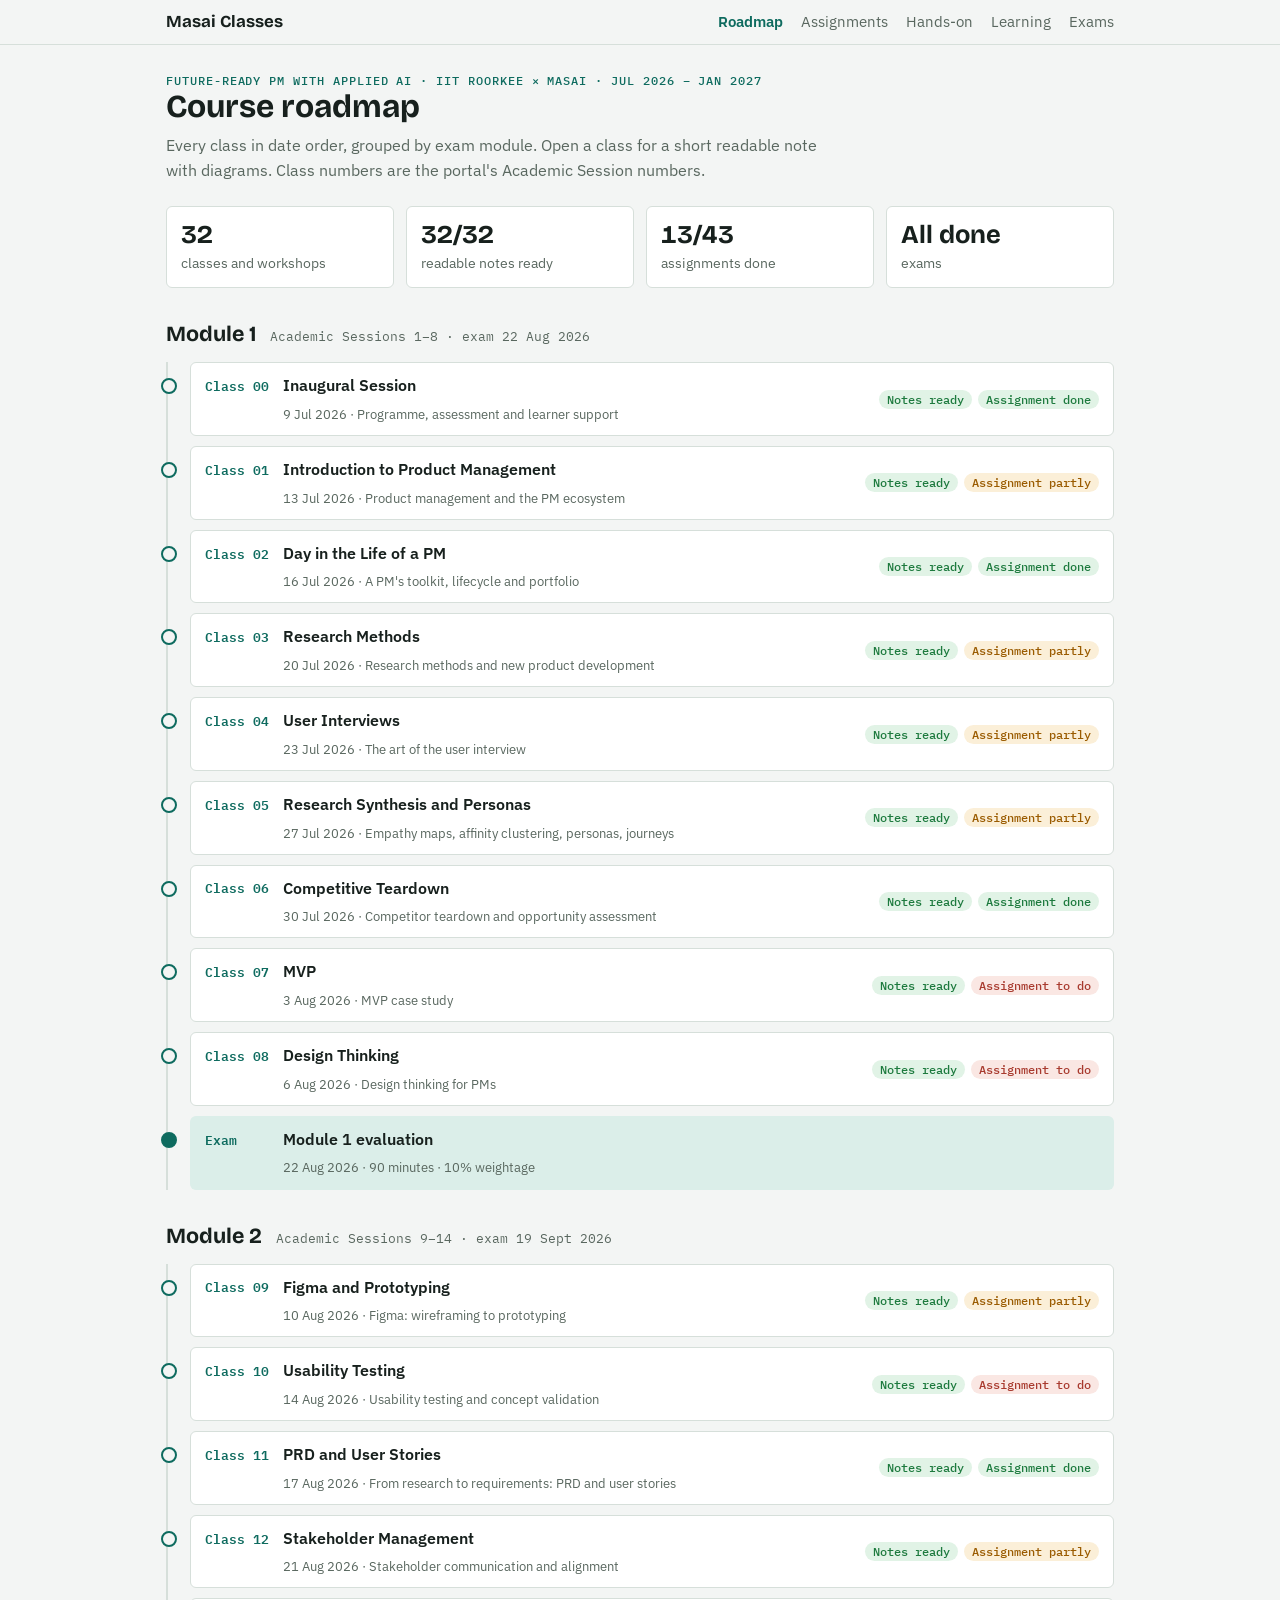
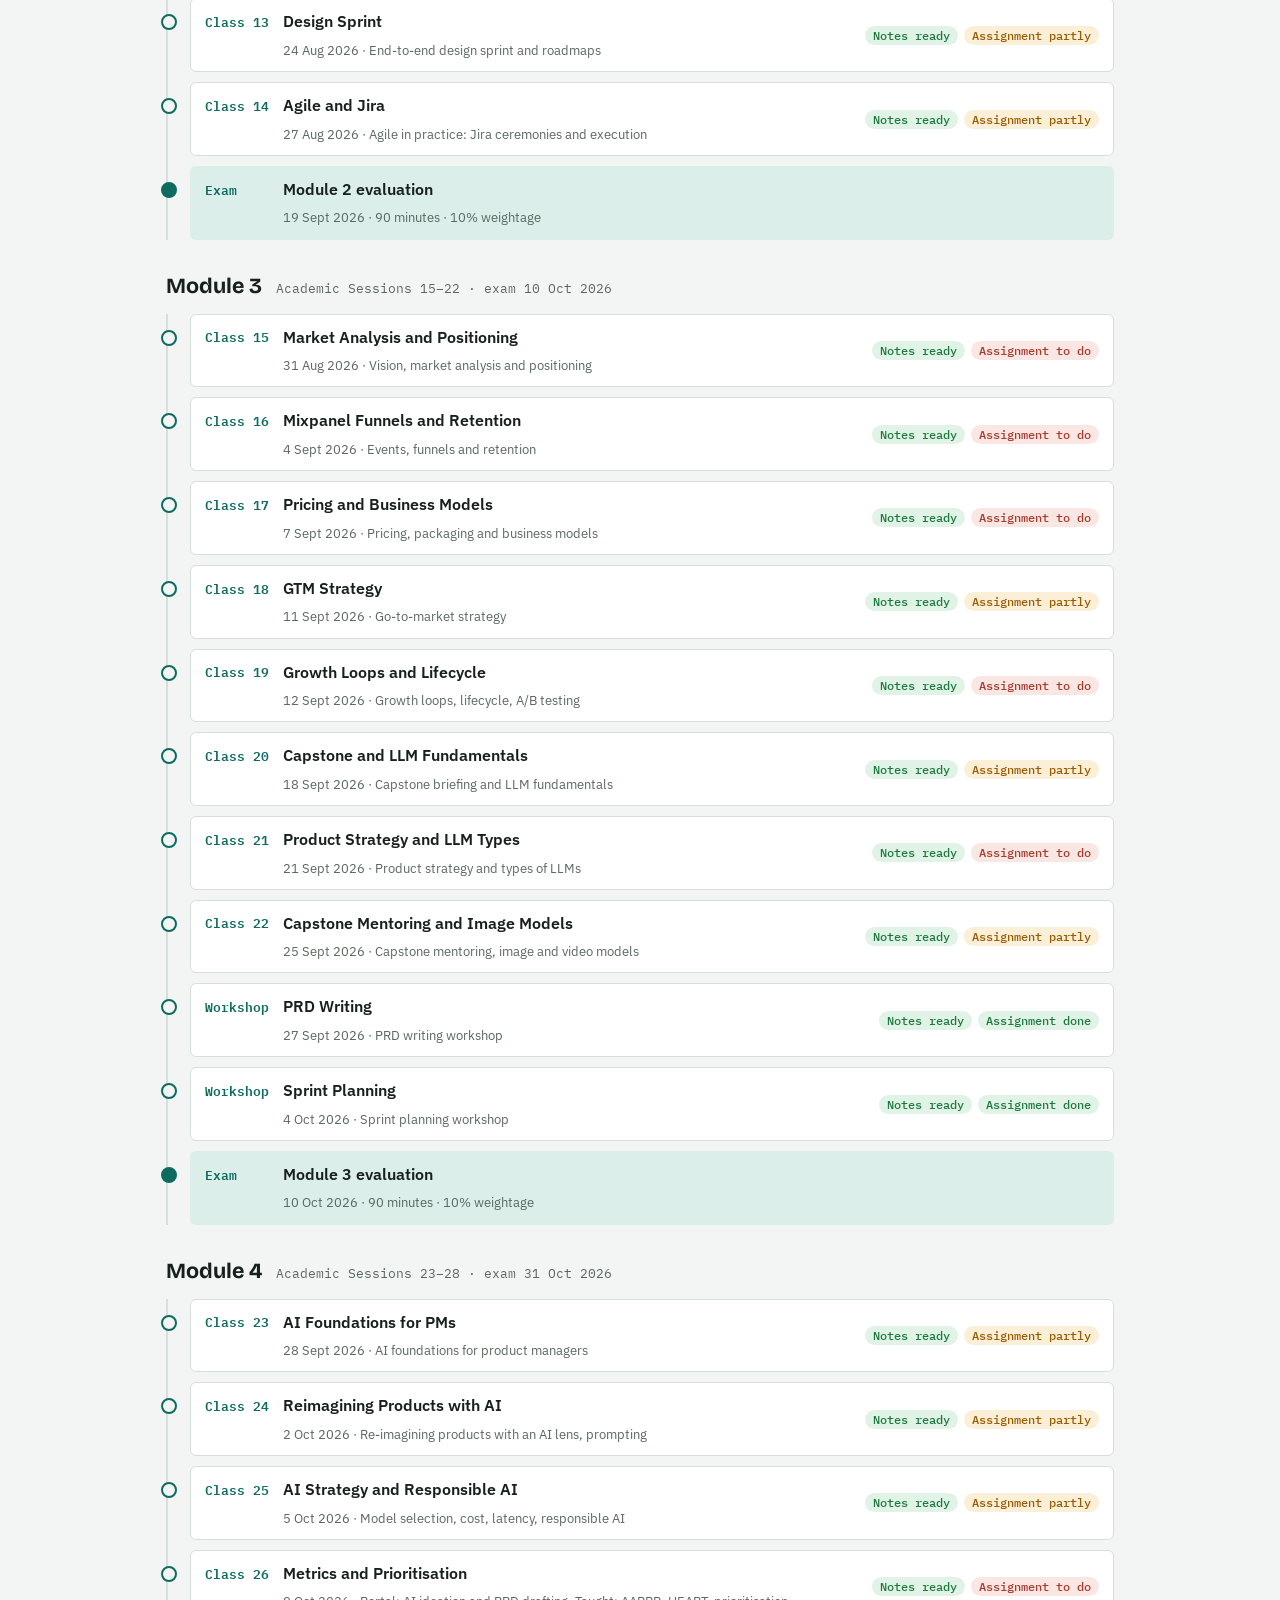
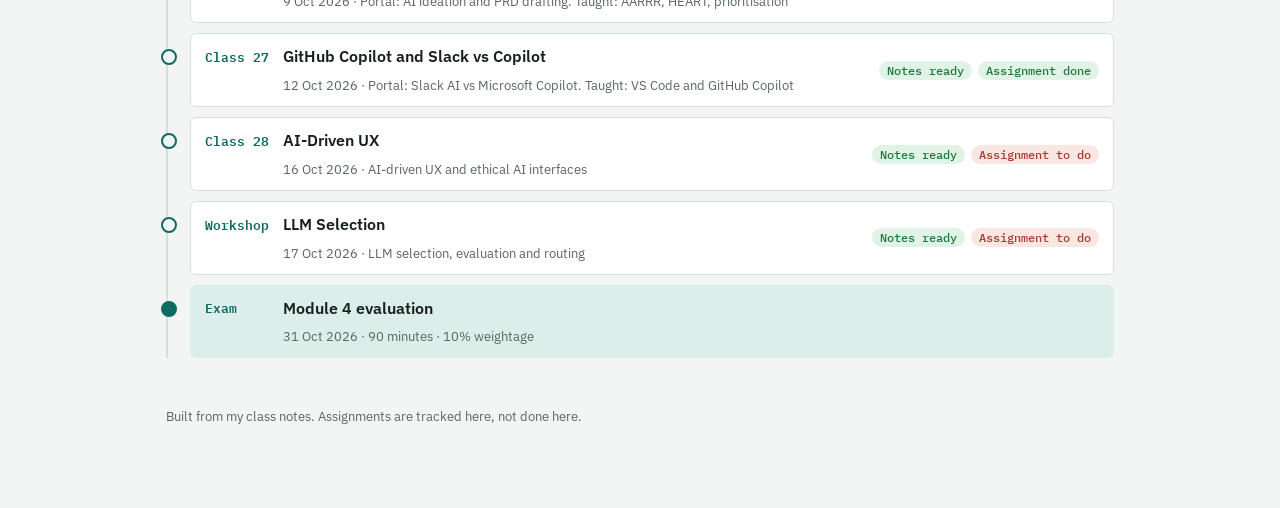
==== index.html @ 87bd31ea "Masai Classes roadmap site with 32 readable notes Co-Authored-By: Claude Opus 5.5 <noreply@anthropic" ====
<!doctype html>
<html lang="en">
<head>
<meta charset="utf-8">
<meta name="viewport" content="width=device-width, initial-scale=1">
<title>Masai Classes</title>
<link rel="stylesheet" href="https://fonts.googleapis.com/css2?family=Bricolage+Grotesque:opsz,wght@12..96,600;12..96,700&family=IBM+Plex+Sans:wght@400;600&family=IBM+Plex+Mono:wght@400;500&display=swap">
<link rel="stylesheet" href="assets/style.css?v=1">
</head>
<body>
<main>
  <div class="eyebrow">Future-Ready PM with Applied AI · IIT Roorkee × Masai · Jul 2026 – Jan 2027</div>
  <h1>Course roadmap</h1>
  <p class="lede">Every class in date order, grouped by exam module. Open a class for a short readable note with diagrams. Class numbers are the portal's Academic Session numbers.</p>
  <div class="stats" id="stats"></div>
  <div id="roadmap">Loading…</div>
  <footer>Built from my class notes. Assignments are tracked here, not done here.</footer>
</main>
<script src="assets/app.js?v=1"></script>
<script>
loadData().then(({ modules, classes }) => {
  const notes = classes.filter(c => c.notes).length;
  const counts = { Done: 0, Partly: 0, "Not started": 0 };
  classes.forEach(c => Object.entries(c.assignmentCounts).forEach(([k, v]) => counts[k] += v));
  const nextExam = modules.find(m => m.exam >= new Date().toISOString().slice(0, 10));
  document.getElementById("stats").innerHTML = [
    [classes.length, "classes and workshops"],
    [`${notes}/${classes.length}`, "readable notes ready"],
    [`${counts.Done}/${counts.Done + counts.Partly + counts["Not started"]}`, "assignments done"],
    [nextExam ? fmtDate(nextExam.exam) : "All done", nextExam ? `next exam (${nextExam.name})` : "exams"]
  ].map(([b, s]) => `<div class="stat"><b>${b}</b><span>${s}</span></div>`).join("");

  document.getElementById("roadmap").innerHTML = modules.map(m => {
    const items = classes.filter(c => c.module === m.id).map(c => {
      const label = c.workshop ? "Workshop" : `Class ${String(c.num).padStart(2, "0")}`;
      const inner = `<span class="num">${label}</span><span class="title">${esc(c.topic)}</span>
        <span class="chips">${chips(c)}</span><span class="sub">${fmtDate(c.date)} · ${esc(c.detail)}</span>`;
      return `<li>${c.notes ? `<a class="item" href="class.html#${encodeURIComponent(c.slug).replace(/%20/g, "_")}">${inner}</a>` : `<div class="item">${inner}</div>`}</li>`;
    }).join("");
    return `<section class="module"><div class="module-head"><h2>${m.name}</h2><span class="meta">${m.label} · exam ${fmtDate(m.exam)}</span></div>
      <ol class="rail">${items}<li class="exam"><div class="item"><span class="num">Exam</span><span class="title">${m.name} evaluation</span><span class="sub">${fmtDate(m.exam)} · 90 minutes · 10% weightage</span></div></li></ol></section>`;
  }).join("");
}).catch(e => { document.getElementById("roadmap").textContent = "Could not load the roadmap data. " + e.message; });
</script>
</body>
</html>
---- assets/style.css ----
/* Roadmap layout: one reading column, sticky top nav, timeline rail on the roadmap page. */
:root {
  --bg: #f3f5f4; --surface: #ffffff; --fg: #17201d; --muted: #59675f; --rule: #d6dfda;
  --accent: #0e6b5f; --accent-soft: #dbeee9;
  --done: #1d7a3e; --done-soft: #e1f3e6; --part: #9a5b00; --part-soft: #fbefd8; --open: #a83a2e; --open-soft: #fae7e3;
  --display: "Bricolage Grotesque", "Segoe UI", system-ui, sans-serif;
  --body: "IBM Plex Sans", "Segoe UI", system-ui, sans-serif;
  --mono: "IBM Plex Mono", ui-monospace, Consolas, monospace;
}
@media (prefers-color-scheme: dark) {
  :root {
    --bg: #101715; --surface: #17201d; --fg: #e2ebe6; --muted: #9cb0a7; --rule: #283530;
    --accent: #5ec8b6; --accent-soft: #17312b;
    --done: #72d394; --done-soft: #183323; --part: #f0b65c; --part-soft: #33291a; --open: #f08c80; --open-soft: #3a201d;
    color-scheme: dark;
  }
}
* { box-sizing: border-box; }
html { scroll-behavior: smooth; }
body { margin: 0; background: var(--bg); color: var(--fg); font: 15.5px/1.65 var(--body); }
a { color: var(--accent); }
a:focus-visible, button:focus-visible { outline: 3px solid var(--accent); outline-offset: 2px; }
.top { position: sticky; top: 0; z-index: 10; background: var(--bg); border-bottom: 1px solid var(--rule); }
.top nav { max-width: 980px; margin: 0 auto; padding: 10px 16px; display: flex; gap: 6px 18px; flex-wrap: wrap; align-items: baseline; }
.top .brand { font: 700 1.05rem var(--display); color: var(--fg); text-decoration: none; margin-right: auto; }
.top nav a:not(.brand) { text-decoration: none; font-size: .92rem; color: var(--muted); }
.top nav a[aria-current="page"] { color: var(--accent); font-weight: 600; }
main { max-width: 980px; margin: 0 auto; padding: 28px 16px 80px; }
h1, h2, h3 { font-family: var(--display); line-height: 1.2; text-wrap: balance; }
h1 { font-size: 2rem; margin: 0 0 6px; }
h2 { font-size: 1.35rem; margin: 36px 0 12px; }
.lede { color: var(--muted); margin: 0 0 22px; max-width: 68ch; }
.eyebrow { font: 500 .74rem var(--mono); letter-spacing: .08em; text-transform: uppercase; color: var(--accent); }

/* summary strip */
.stats { display: grid; grid-template-columns: repeat(auto-fit, minmax(150px, 1fr)); gap: 12px; margin: 18px 0 8px; }
.stat { background: var(--surface); border: 1px solid var(--rule); border-radius: 6px; padding: 12px 14px; }
.stat b { display: block; font: 700 1.6rem var(--display); font-variant-numeric: tabular-nums; }
.stat span { color: var(--muted); font-size: .85rem; }

/* roadmap */
.module { margin-top: 34px; }
.module-head { display: flex; flex-wrap: wrap; gap: 4px 14px; align-items: baseline; }
.module-head h2 { margin: 0; }
.module-head .meta { color: var(--muted); font: .82rem var(--mono); }
.rail { list-style: none; margin: 14px 0 0; padding: 0 0 0 22px; border-left: 2px solid var(--rule); }
.rail li { position: relative; margin: 0 0 10px; }
.rail li::before { content: ""; position: absolute; left: -29px; top: 16px; width: 12px; height: 12px; border-radius: 50%;
  background: var(--bg); border: 2px solid var(--accent); }
.rail li.exam::before { background: var(--accent); }
.item { display: grid; grid-template-columns: 64px 1fr auto; gap: 4px 14px; align-items: center;
  background: var(--surface); border: 1px solid var(--rule); border-radius: 6px; padding: 10px 14px; text-decoration: none; color: inherit; }
a.item:hover { border-color: var(--accent); }
.item .num { font: 600 .82rem var(--mono); color: var(--accent); }
.item .title { font-weight: 600; min-width: 0; }
.item .sub { grid-column: 2; color: var(--muted); font-size: .84rem; }
.chips { grid-row: 1 / span 2; grid-column: 3; display: flex; gap: 6px; flex-wrap: wrap; justify-content: flex-end; }
.exam .item { background: var(--accent-soft); border-color: transparent; }
@media (max-width: 560px) {
  .item { grid-template-columns: 1fr; }
  .item .sub, .chips { grid-column: 1; grid-row: auto; justify-content: flex-start; }
}
.chip { font: 500 .72rem var(--mono); padding: 2px 8px; border-radius: 999px; white-space: nowrap; }
.chip.done { background: var(--done-soft); color: var(--done); }
.chip.partly { background: var(--part-soft); color: var(--part); }
.chip.open { background: var(--open-soft); color: var(--open); }
.chip.muted { background: var(--accent-soft); color: var(--muted); }

/* reading pages */
.md { max-width: 74ch; }
.md table { border-collapse: collapse; width: 100%; font-size: .9rem; display: block; overflow-x: auto; }
.md th, .md td { border-bottom: 1px solid var(--rule); padding: 7px 10px; text-align: left; vertical-align: top; }
.md th { color: var(--muted); font-size: .8rem; text-transform: uppercase; letter-spacing: .04em; }
.md img { max-width: 100%; border-radius: 6px; border: 1px solid var(--rule); }
.md code { font-family: var(--mono); font-size: .88em; background: var(--accent-soft); padding: 1px 5px; border-radius: 4px; }
.md pre { overflow-x: auto; }
.md .mermaid { background: var(--surface); border: 1px solid var(--rule); border-radius: 6px; padding: 12px; overflow-x: auto; text-align: center; }
.pager { display: flex; justify-content: space-between; gap: 12px; margin-top: 40px; flex-wrap: wrap; }
.card-grid { display: grid; grid-template-columns: repeat(auto-fit, minmax(260px, 1fr)); gap: 14px; }
.card { background: var(--surface); border: 1px solid var(--rule); border-radius: 6px; padding: 16px; display: flex; flex-direction: column; gap: 6px; min-width: 0; }
.card h3 { margin: 0; font-size: 1.05rem; }
.card p { margin: 0; color: var(--muted); font-size: .92rem; }
.filters { display: flex; gap: 8px; flex-wrap: wrap; margin: 6px 0 16px; }
.filters button { font: inherit; font-size: .85rem; padding: 4px 12px; border-radius: 999px; border: 1px solid var(--rule); background: var(--surface); color: var(--fg); cursor: pointer; }
.filters button[aria-pressed="true"] { background: var(--accent); color: var(--bg); border-color: var(--accent); }
footer { color: var(--muted); font-size: .82rem; margin-top: 48px; }
@media (prefers-reduced-motion: reduce) { html { scroll-behavior: auto; } }
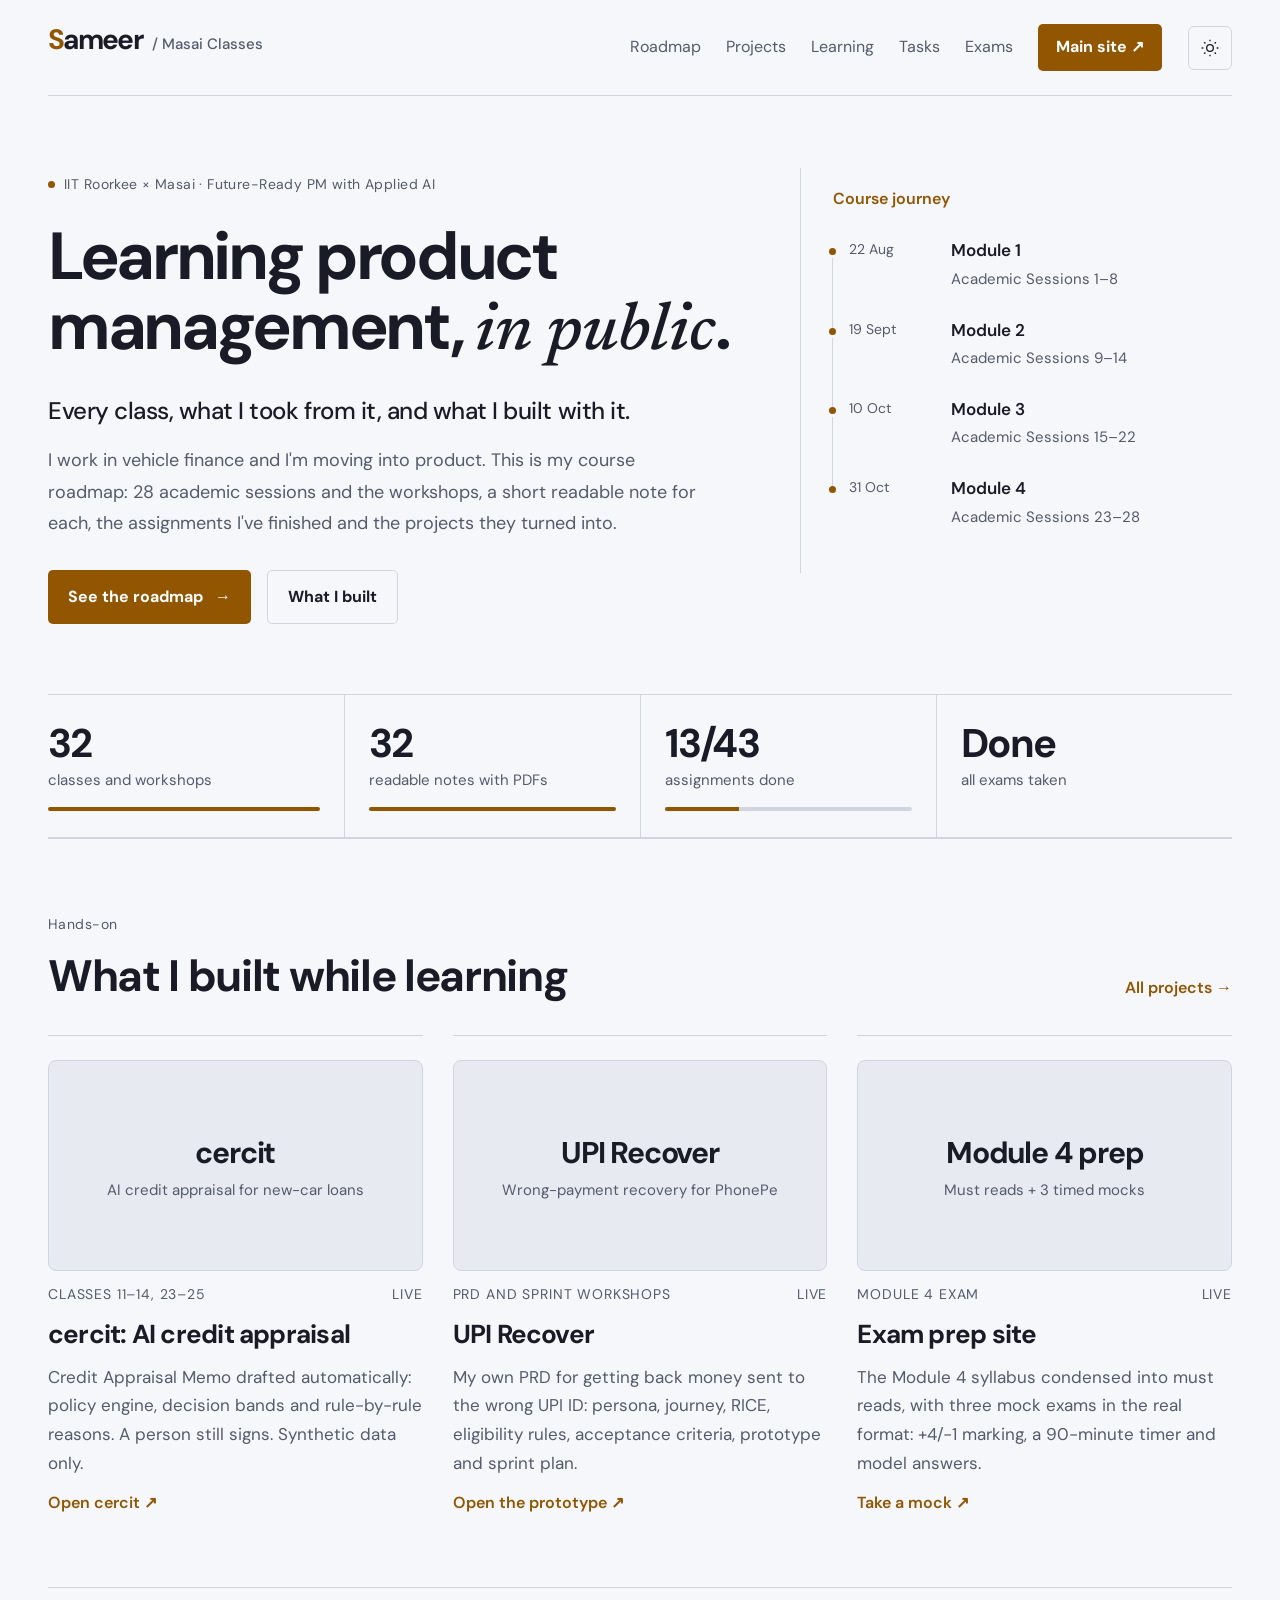
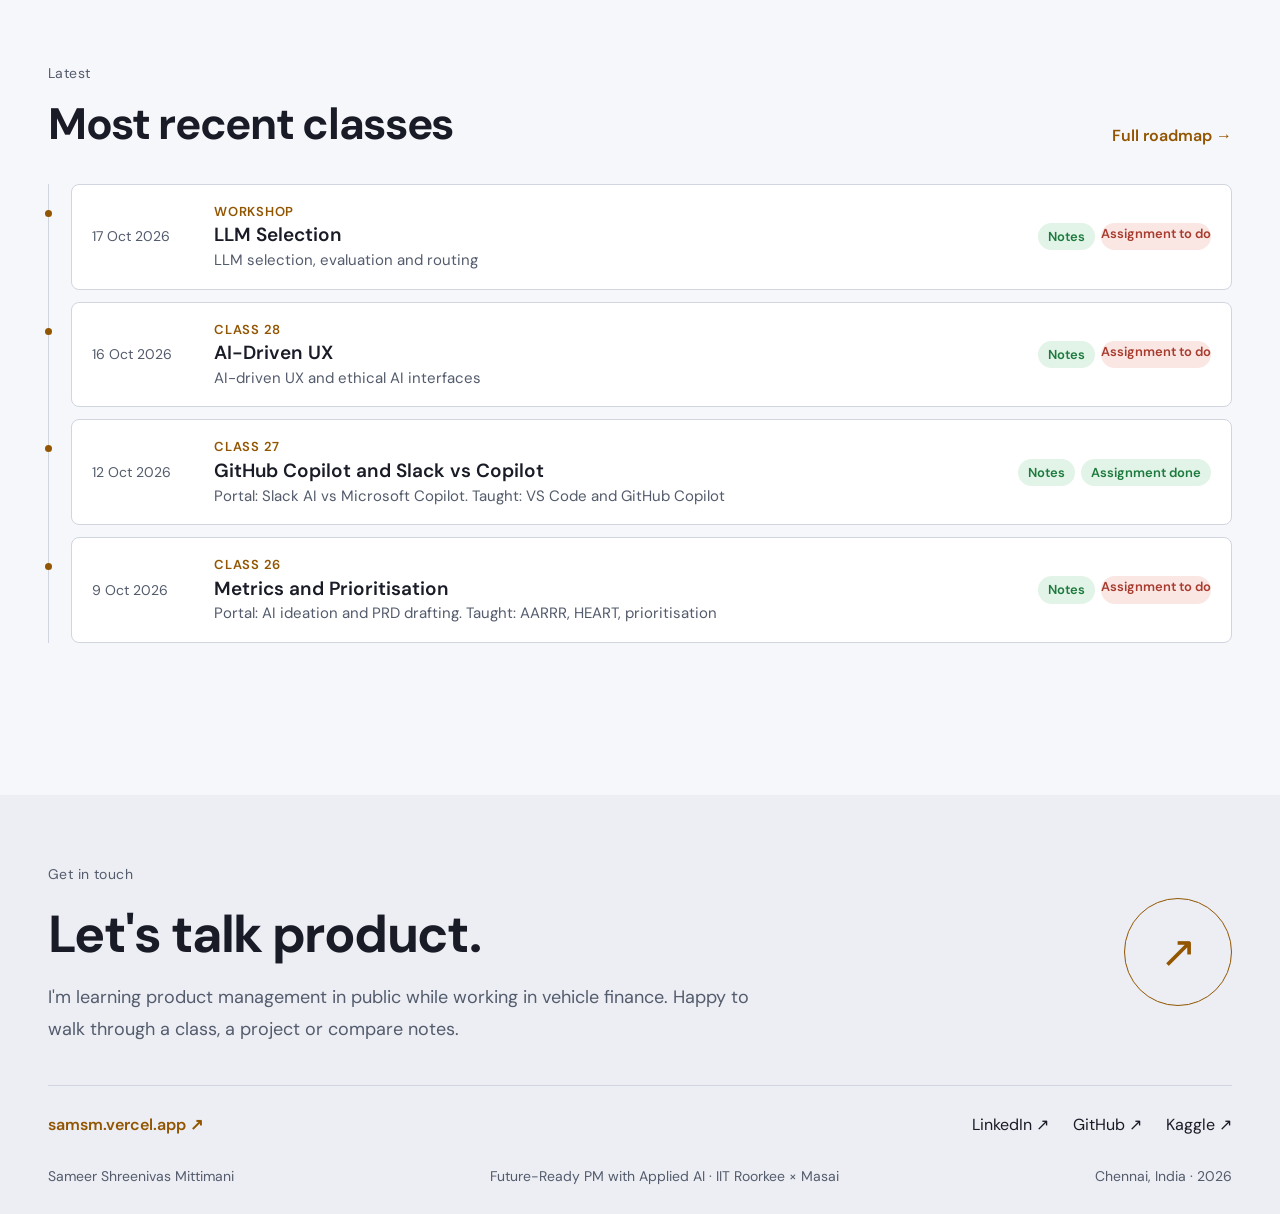
==== commit 64b53c43: "Redesign to match samsm.vercel.app: home, roadmap, projects, learning, tasks, exams; PDFs per class " ====
--- a/index.html
+++ b/index.html
@@ -3,44 +3,70 @@
 <head>
 <meta charset="utf-8">
 <meta name="viewport" content="width=device-width, initial-scale=1">
+<script>try{var t=localStorage.getItem('sameer-portfolio-theme');document.documentElement.dataset.theme=(t==='light'||t==='dark')?t:(matchMedia('(prefers-color-scheme: light)').matches?'light':'dark')}catch(e){document.documentElement.dataset.theme='dark'}</script>
+<link rel="icon" type="image/svg+xml" href="assets/favicon.svg">
+<link rel="stylesheet" href="assets/fonts.css">
+<link rel="stylesheet" href="assets/style.css?v=2">
 <title>Masai Classes</title>
-<link rel="stylesheet" href="https://fonts.googleapis.com/css2?family=Bricolage+Grotesque:opsz,wght@12..96,600;12..96,700&family=IBM+Plex+Sans:wght@400;600&family=IBM+Plex+Mono:wght@400;500&display=swap">
-<link rel="stylesheet" href="assets/style.css?v=1">
+
 </head>
 <body>
 <main>
-  <div class="eyebrow">Future-Ready PM with Applied AI · IIT Roorkee × Masai · Jul 2026 – Jan 2027</div>
-  <h1>Course roadmap</h1>
-  <p class="lede">Every class in date order, grouped by exam module. Open a class for a short readable note with diagrams. Class numbers are the portal's Academic Session numbers.</p>
-  <div class="stats" id="stats"></div>
-  <div id="roadmap">Loading…</div>
-  <footer>Built from my class notes. Assignments are tracked here, not done here.</footer>
+
+<section class="hero wrap">
+  <div>
+    <span class="eyebrow"><span class="live-dot"></span>IIT Roorkee × Masai · Future-Ready PM with Applied AI</span>
+    <h1>Learning product management, <em class="serif">in public</em>.</h1>
+    <p class="hero-subtitle">Every class, what I took from it, and what I built with it.</p>
+    <p class="hero-intro">I work in vehicle finance and I'm moving into product. This is my course roadmap: 28 academic sessions and the workshops, a short readable note for each, the assignments I've finished and the projects they turned into.</p>
+    <div class="hero-actions"><a class="button" href="roadmap.html">See the roadmap <span aria-hidden="true">→</span></a><a class="button secondary" href="projects.html">What I built</a></div>
+  </div>
+  <aside class="hero-journey" aria-label="Course modules">
+    <p class="journey-title">Course journey</p>
+    <ol class="journey-list" id="journey"></ol>
+  </aside>
+</section>
+<section class="wrap"><div class="stats" id="stats"></div></section>
+<section class="section wrap">
+  <div class="section-heading"><div><span class="eyebrow">Hands-on</span><h2>What I built while learning</h2></div><a class="text-link" href="projects.html">All projects →</a></div>
+  <div class="card-grid" id="featured"></div>
+</section>
+<section class="section wrap">
+  <div class="section-heading"><div><span class="eyebrow">Latest</span><h2>Most recent classes</h2></div><a class="text-link" href="roadmap.html">Full roadmap →</a></div>
+  <ol class="rail" id="latest"></ol>
+</section>
+
 </main>
-<script src="assets/app.js?v=1"></script>
+<script src="assets/app.js?v=2"></script>
 <script>
+
 loadData().then(({ modules, classes }) => {
+  const t = today();
+  document.getElementById('journey').innerHTML = modules.map(m => {
+    const done = m.exam < t;
+    return `<li class="${done ? '' : 'upcoming'}"><time>${shortDate(m.exam)}</time><div><strong>${m.name}${done ? '' : ' · next'}</strong><span>${m.label}</span></div></li>`;
+  }).join('');
   const notes = classes.filter(c => c.notes).length;
-  const counts = { Done: 0, Partly: 0, "Not started": 0 };
-  classes.forEach(c => Object.entries(c.assignmentCounts).forEach(([k, v]) => counts[k] += v));
-  const nextExam = modules.find(m => m.exam >= new Date().toISOString().slice(0, 10));
-  document.getElementById("stats").innerHTML = [
-    [classes.length, "classes and workshops"],
-    [`${notes}/${classes.length}`, "readable notes ready"],
-    [`${counts.Done}/${counts.Done + counts.Partly + counts["Not started"]}`, "assignments done"],
-    [nextExam ? fmtDate(nextExam.exam) : "All done", nextExam ? `next exam (${nextExam.name})` : "exams"]
-  ].map(([b, s]) => `<div class="stat"><b>${b}</b><span>${s}</span></div>`).join("");
+  const cnt = { Done: 0, Partly: 0, 'Not started': 0 };
+  classes.forEach(c => Object.entries(c.assignmentCounts).forEach(([k, v]) => cnt[k] += v));
+  const total = cnt.Done + cnt.Partly + cnt['Not started'];
+  const next = modules.find(m => m.exam >= t);
+  document.getElementById('stats').innerHTML = [
+    [classes.length, 'classes and workshops', 1],
+    [notes, 'readable notes with PDFs', notes / classes.length],
+    [`${cnt.Done}/${total}`, 'assignments done', cnt.Done / total],
+    [next ? shortDate(next.exam) : 'Done', next ? `next exam · ${next.name}` : 'all exams taken', 0]
+  ].map(([b, s, p]) => `<div class="stat"><b>${b}</b><span>${s}</span>${p ? `<div class="bar"><i style="width:${Math.round(p * 100)}%"></i></div>` : ''}</div>`).join('');
+  document.getElementById('latest').innerHTML = classes.filter(c => c.notes).slice(-4).reverse().map(c =>
+    `<li><a class="row" href="${classHref(c)}"><time>${fmtDate(c.date)}</time><div><div class="k">${classLabel(c)}</div><div class="t">${esc(c.topic)}</div><div class="d">${esc(c.detail)}</div></div><div class="chips">${chips(c)}</div></a></li>`).join('');
+});
+getJSON('data/projects.json').then(ps => {
+  document.getElementById('featured').innerHTML = ps.filter(p => p.featured).map(cardHTML).join('');
+});
+function cardHTML(p) {
+  return `<article class="card"><div class="visual"><div><b>${esc(p.short)}</b>${esc(p.visual)}</div></div><div class="kicker"><span>${esc(p.from)}</span><span>${esc(p.status)}</span></div><h3>${esc(p.title)}</h3><p>${esc(p.story)}</p>${p.url ? `<a class="text-link" href="${p.url}">${esc(p.linkText)} ↗</a>` : '<span class="count">Local only, not published yet</span>'}</article>`;
+}
 
-  document.getElementById("roadmap").innerHTML = modules.map(m => {
-    const items = classes.filter(c => c.module === m.id).map(c => {
-      const label = c.workshop ? "Workshop" : `Class ${String(c.num).padStart(2, "0")}`;
-      const inner = `<span class="num">${label}</span><span class="title">${esc(c.topic)}</span>
-        <span class="chips">${chips(c)}</span><span class="sub">${fmtDate(c.date)} · ${esc(c.detail)}</span>`;
-      return `<li>${c.notes ? `<a class="item" href="class.html#${encodeURIComponent(c.slug).replace(/%20/g, "_")}">${inner}</a>` : `<div class="item">${inner}</div>`}</li>`;
-    }).join("");
-    return `<section class="module"><div class="module-head"><h2>${m.name}</h2><span class="meta">${m.label} · exam ${fmtDate(m.exam)}</span></div>
-      <ol class="rail">${items}<li class="exam"><div class="item"><span class="num">Exam</span><span class="title">${m.name} evaluation</span><span class="sub">${fmtDate(m.exam)} · 90 minutes · 10% weightage</span></div></li></ol></section>`;
-  }).join("");
-}).catch(e => { document.getElementById("roadmap").textContent = "Could not load the roadmap data. " + e.message; });
 </script>
 </body>
 </html>
--- a/assets/fonts.css
+++ b/assets/fonts.css
@@ -0,0 +1,24 @@
+@font-face {
+  font-family: 'DM Sans';
+  font-style: normal;
+  font-weight: 400 700;
+  font-display: swap;
+  src: url(fonts/font-1.woff2) format('woff2');
+  unicode-range: U+0000-00FF, U+0131, U+0152-0153, U+02BB-02BC, U+02C6, U+02DA, U+02DC, U+0304, U+0308, U+0329, U+2000-206F, U+20AC, U+2122, U+2191, U+2193, U+2212, U+2215, U+FEFF, U+FFFD;
+}
+@font-face {
+  font-family: 'Newsreader';
+  font-style: italic;
+  font-weight: 400 600;
+  font-display: swap;
+  src: url(fonts/font-2.woff2) format('woff2');
+  unicode-range: U+0000-00FF, U+0131, U+0152-0153, U+02BB-02BC, U+02C6, U+02DA, U+02DC, U+0304, U+0308, U+0329, U+2000-206F, U+20AC, U+2122, U+2191, U+2193, U+2212, U+2215, U+FEFF, U+FFFD;
+}
+@font-face {
+  font-family: 'Newsreader';
+  font-style: normal;
+  font-weight: 400 600;
+  font-display: swap;
+  src: url(fonts/font-3.woff2) format('woff2');
+  unicode-range: U+0000-00FF, U+0131, U+0152-0153, U+02BB-02BC, U+02C6, U+02DA, U+02DC, U+0304, U+0308, U+0329, U+2000-206F, U+20AC, U+2122, U+2191, U+2193, U+2212, U+2215, U+FEFF, U+FFFD;
+}
--- a/assets/style.css
+++ b/assets/style.css
@@ -1,87 +1,179 @@
-/* Roadmap layout: one reading column, sticky top nav, timeline rail on the roadmap page. */
-:root {
-  --bg: #f3f5f4; --surface: #ffffff; --fg: #17201d; --muted: #59675f; --rule: #d6dfda;
-  --accent: #0e6b5f; --accent-soft: #dbeee9;
-  --done: #1d7a3e; --done-soft: #e1f3e6; --part: #9a5b00; --part-soft: #fbefd8; --open: #a83a2e; --open-soft: #fae7e3;
-  --display: "Bricolage Grotesque", "Segoe UI", system-ui, sans-serif;
-  --body: "IBM Plex Sans", "Segoe UI", system-ui, sans-serif;
-  --mono: "IBM Plex Mono", ui-monospace, Consolas, monospace;
-}
-@media (prefers-color-scheme: dark) {
-  :root {
-    --bg: #101715; --surface: #17201d; --fg: #e2ebe6; --muted: #9cb0a7; --rule: #283530;
-    --accent: #5ec8b6; --accent-soft: #17312b;
-    --done: #72d394; --done-soft: #183323; --part: #f0b65c; --part-soft: #33291a; --open: #f08c80; --open-soft: #3a201d;
-    color-scheme: dark;
-  }
-}
-* { box-sizing: border-box; }
-html { scroll-behavior: smooth; }
-body { margin: 0; background: var(--bg); color: var(--fg); font: 15.5px/1.65 var(--body); }
-a { color: var(--accent); }
-a:focus-visible, button:focus-visible { outline: 3px solid var(--accent); outline-offset: 2px; }
-.top { position: sticky; top: 0; z-index: 10; background: var(--bg); border-bottom: 1px solid var(--rule); }
-.top nav { max-width: 980px; margin: 0 auto; padding: 10px 16px; display: flex; gap: 6px 18px; flex-wrap: wrap; align-items: baseline; }
-.top .brand { font: 700 1.05rem var(--display); color: var(--fg); text-decoration: none; margin-right: auto; }
-.top nav a:not(.brand) { text-decoration: none; font-size: .92rem; color: var(--muted); }
-.top nav a[aria-current="page"] { color: var(--accent); font-weight: 600; }
-main { max-width: 980px; margin: 0 auto; padding: 28px 16px 80px; }
-h1, h2, h3 { font-family: var(--display); line-height: 1.2; text-wrap: balance; }
-h1 { font-size: 2rem; margin: 0 0 6px; }
-h2 { font-size: 1.35rem; margin: 36px 0 12px; }
-.lede { color: var(--muted); margin: 0 0 22px; max-width: 68ch; }
-.eyebrow { font: 500 .74rem var(--mono); letter-spacing: .08em; text-transform: uppercase; color: var(--accent); }
+/* Masai Classes: same tokens, type and furniture as samsm.vercel.app (cercit/me). */
+:root{--canvas:#0a0a0f;--surface:#13141c;--ink:#f1f2f5;--muted:#b1b4c1;--green:#f5a623;--pale:#191b25;--line:#30323e;--soft:#191b25;--warm:#191a24;
+  --good:#6fd08f;--good-soft:#16261c;--part:#f5a623;--part-soft:#2b2214;--todo:#f08c80;--todo-soft:#2e1a1a;color-scheme:dark}
+[data-theme=dark]{--canvas:#0a0a0f;--surface:#13141c;--ink:#f1f2f5;--muted:#b1b4c1;--green:#f5a623;--pale:#191b25;--line:#30323e;--soft:#191b25;--warm:#191a24;
+  --good:#6fd08f;--good-soft:#16261c;--part:#f5a623;--part-soft:#2b2214;--todo:#f08c80;--todo-soft:#2e1a1a;color-scheme:dark}
+[data-theme=light]{--canvas:#f6f7fa;--surface:#fff;--ink:#191b26;--muted:#535b6c;--green:#925500;--pale:#eceef3;--line:#d1d5df;--soft:#eceef3;--warm:#e7eaf1;
+  --good:#1d7a3e;--good-soft:#e2f3e7;--part:#925500;--part-soft:#fbefd9;--todo:#a83a2e;--todo-soft:#fae7e3;color-scheme:light}
 
-/* summary strip */
-.stats { display: grid; grid-template-columns: repeat(auto-fit, minmax(150px, 1fr)); gap: 12px; margin: 18px 0 8px; }
-.stat { background: var(--surface); border: 1px solid var(--rule); border-radius: 6px; padding: 12px 14px; }
-.stat b { display: block; font: 700 1.6rem var(--display); font-variant-numeric: tabular-nums; }
-.stat span { color: var(--muted); font-size: .85rem; }
+*{box-sizing:border-box}
+html{scroll-behavior:smooth;scroll-padding-top:30px}
+body{margin:0;background:var(--canvas);color:var(--ink);font-family:'DM Sans',Arial,sans-serif;font-size:18px;line-height:1.65;-webkit-font-smoothing:antialiased}
+a{color:inherit;text-decoration:none}
+button{font:inherit;color:inherit;cursor:pointer}
+a:focus-visible,button:focus-visible{outline:2px solid var(--green);outline-offset:3px;border-radius:4px}
+h1,h2,h3{font-family:'DM Sans',Arial,sans-serif;font-weight:700;letter-spacing:-.03em;text-wrap:balance;margin:0}
+em.serif{font-family:'Newsreader',Georgia,serif;font-style:italic;font-weight:500;letter-spacing:0}
+.wrap{width:min(1240px,calc(100% - 96px));margin-inline:auto}
+.eyebrow{display:inline-flex;align-items:center;gap:9px;font-size:14px;letter-spacing:.03em;color:var(--muted)}
+.live-dot{width:7px;height:7px;background:var(--green);border-radius:50%;display:inline-block}
+.sr-only{position:absolute;width:1px;height:1px;overflow:hidden;clip:rect(0 0 0 0)}
+
+/* header */
+.site-header{display:flex;align-items:center;min-height:96px;border-bottom:1px solid var(--line);gap:26px}
+.brand{display:flex;align-items:baseline;gap:10px;margin-right:auto;min-height:44px;align-self:center}
+.monogram{font-size:28px;font-weight:700;letter-spacing:-.06em;line-height:1}
+.monogram span{color:var(--green)}
+.brand-sub{font-size:15px;color:var(--muted);font-weight:500}
+.nav{display:flex;gap:25px;font-size:16px;align-items:center;flex-wrap:wrap}
+.nav a{color:var(--muted)}.nav a:hover,.nav a[aria-current=page]{color:var(--ink)}
+.nav a[aria-current=page]{box-shadow:inset 0 -2px 0 var(--green)}
+.home-link{background:var(--green);color:var(--canvas)!important;border-radius:5px;padding:10px 18px;font-weight:700;box-shadow:none!important}
+[data-theme=light] .home-link{color:#fff!important}
+.icon-button{display:grid;place-items:center;width:44px;height:44px;border:1px solid var(--line);border-radius:6px;background:transparent}
+.icon-button .sun{display:none}[data-theme=light] .icon-button .sun{display:block}[data-theme=light] .icon-button .moon{display:none}
+
+/* buttons */
+.button{display:inline-flex;align-items:center;gap:12px;background:var(--green);color:var(--canvas);border-radius:5px;padding:13px 20px;font-weight:700;font-size:16px;transition:transform .15s}
+[data-theme=light] .button{color:#fff}
+.button.secondary{background:transparent;color:var(--ink);border:1px solid var(--line)}
+.button:hover{transform:translateY(-1px)}
+.text-link{color:var(--green);font-weight:600;font-size:16px}
+
+/* home hero */
+.hero{display:grid;grid-template-columns:1.6fr 1fr;gap:60px;padding-block:72px 70px;align-items:start}
+.hero h1{font-size:clamp(46px,5.2vw,74px);line-height:1.06;letter-spacing:-.05em;margin:24px 0}
+.hero-subtitle{font-size:24px;font-weight:500;line-height:1.4;letter-spacing:-.02em;margin:0 0 18px}
+.hero-intro{font-size:18px;line-height:1.75;color:var(--muted);max-width:650px;margin:0}
+.hero-actions{display:flex;gap:16px;flex-wrap:wrap;margin-top:30px}
+.hero-journey{border-left:1px solid var(--line);padding:18px 0 18px 32px}
+.journey-title{font-size:16px;color:var(--green);font-weight:600;margin:0 0 26px}
+.journey-list{list-style:none;padding:0;margin:0}
+.journey-list li{position:relative;display:grid;grid-template-columns:86px minmax(0,1fr);gap:16px;padding:0 0 26px 16px}
+.journey-list li:before{content:'';position:absolute;width:7px;height:7px;top:10px;left:-4px;background:var(--green);border-radius:50%}
+.journey-list li.upcoming:before{background:var(--canvas);border:1px solid var(--green)}
+.journey-list li:after{content:'';position:absolute;left:-1px;top:20px;width:1px;height:calc(100% - 10px);background:var(--line)}
+.journey-list li:last-child:after{display:none}
+.journey-list time{font-size:14px;white-space:nowrap;color:var(--muted)}
+.journey-list strong{display:block;font-size:17px;font-weight:600;line-height:1.5}
+.journey-list span{display:block;font-size:15px;color:var(--muted);margin-top:3px}
+
+/* stats */
+.stats{display:grid;grid-template-columns:repeat(4,1fr);border-block:1px solid var(--line)}
+.stat{padding:26px 24px;border-left:1px solid var(--line)}.stat:first-child{border-left:0;padding-left:0}
+.stat b{display:block;font-size:40px;letter-spacing:-.04em;line-height:1.1;font-variant-numeric:tabular-nums}
+.stat span{font-size:15px;color:var(--muted)}
+.bar{height:4px;background:var(--line);border-radius:4px;margin-top:12px;overflow:hidden}.bar i{display:block;height:100%;background:var(--green)}
+
+/* sections */
+.section{padding-block:70px;border-top:1px solid var(--line)}
+.section:first-of-type{border-top:0}
+.section-heading{display:flex;justify-content:space-between;align-items:end;gap:32px;margin-bottom:34px;flex-wrap:wrap}
+.section-heading h2{font-size:44px;line-height:1.15;max-width:800px;margin-top:12px}
+.section-intro{max-width:700px;font-size:18px;line-height:1.7;color:var(--muted);margin:16px 0 0}
+.page-intro{padding:64px 0 40px}
+.page-intro h1{font-size:clamp(44px,6vw,72px);margin:20px 0;line-height:1.05;letter-spacing:-.05em}
+.page-intro p.lede{max-width:780px;font-size:20px;line-height:1.7;color:var(--muted);margin:0}
+
+/* filters */
+.controls{display:flex;justify-content:space-between;align-items:center;gap:20px;padding:20px 0;border-block:1px solid var(--line);flex-wrap:wrap}
+.filter-buttons{display:flex;gap:8px;flex-wrap:wrap}
+.filter-buttons button{background:transparent;border:1px solid var(--line);border-radius:999px;padding:8px 16px;font-size:16px;min-height:44px;color:var(--muted)}
+.filter-buttons button[aria-pressed=true]{background:var(--ink);color:var(--canvas);border-color:var(--ink)}
+.count{font-size:15px;color:var(--muted)}
+
+/* chips */
+.chip{display:inline-block;font-size:13px;font-weight:600;padding:3px 10px;border-radius:999px;white-space:nowrap}
+.chip.good{background:var(--good-soft);color:var(--good)}
+.chip.part{background:var(--part-soft);color:var(--part)}
+.chip.todo{background:var(--todo-soft);color:var(--todo)}
+.chip.muted{background:var(--soft);color:var(--muted)}
 
 /* roadmap */
-.module { margin-top: 34px; }
-.module-head { display: flex; flex-wrap: wrap; gap: 4px 14px; align-items: baseline; }
-.module-head h2 { margin: 0; }
-.module-head .meta { color: var(--muted); font: .82rem var(--mono); }
-.rail { list-style: none; margin: 14px 0 0; padding: 0 0 0 22px; border-left: 2px solid var(--rule); }
-.rail li { position: relative; margin: 0 0 10px; }
-.rail li::before { content: ""; position: absolute; left: -29px; top: 16px; width: 12px; height: 12px; border-radius: 50%;
-  background: var(--bg); border: 2px solid var(--accent); }
-.rail li.exam::before { background: var(--accent); }
-.item { display: grid; grid-template-columns: 64px 1fr auto; gap: 4px 14px; align-items: center;
-  background: var(--surface); border: 1px solid var(--rule); border-radius: 6px; padding: 10px 14px; text-decoration: none; color: inherit; }
-a.item:hover { border-color: var(--accent); }
-.item .num { font: 600 .82rem var(--mono); color: var(--accent); }
-.item .title { font-weight: 600; min-width: 0; }
-.item .sub { grid-column: 2; color: var(--muted); font-size: .84rem; }
-.chips { grid-row: 1 / span 2; grid-column: 3; display: flex; gap: 6px; flex-wrap: wrap; justify-content: flex-end; }
-.exam .item { background: var(--accent-soft); border-color: transparent; }
-@media (max-width: 560px) {
-  .item { grid-template-columns: 1fr; }
-  .item .sub, .chips { grid-column: 1; grid-row: auto; justify-content: flex-start; }
-}
-.chip { font: 500 .72rem var(--mono); padding: 2px 8px; border-radius: 999px; white-space: nowrap; }
-.chip.done { background: var(--done-soft); color: var(--done); }
-.chip.partly { background: var(--part-soft); color: var(--part); }
-.chip.open { background: var(--open-soft); color: var(--open); }
-.chip.muted { background: var(--accent-soft); color: var(--muted); }
+.module{padding-block:46px 10px}
+.module-head{display:flex;align-items:baseline;gap:18px;flex-wrap:wrap;margin-bottom:22px}
+.module-head h2{font-size:34px}
+.module-head .meta{font-size:15px;color:var(--muted)}
+.rail{list-style:none;margin:0;padding:0 0 0 22px;border-left:1px solid var(--line)}
+.rail li{position:relative;margin-bottom:12px}
+.rail li:before{content:'';position:absolute;left:-26px;top:26px;width:7px;height:7px;border-radius:50%;background:var(--green)}
+.rail li.exam:before{width:11px;height:11px;left:-28px;top:24px;background:var(--canvas);border:2px solid var(--green)}
+.row{display:grid;grid-template-columns:100px minmax(0,1fr) auto;gap:6px 22px;align-items:center;padding:16px 20px;background:var(--surface);border:1px solid var(--line);border-radius:8px;transition:border-color .15s}
+a.row:hover{border-color:var(--green)}
+.row time{font-size:14px;color:var(--muted)}
+.row .k{font-size:13px;font-weight:600;color:var(--green);text-transform:uppercase;letter-spacing:.06em}
+.row .t{font-size:19px;font-weight:600;line-height:1.35}
+.row .d{font-size:15px;color:var(--muted)}
+.row .chips{display:flex;gap:6px;flex-wrap:wrap;justify-content:flex-end}
+.exam .row{background:var(--pale);border-style:dashed}
 
-/* reading pages */
-.md { max-width: 74ch; }
-.md table { border-collapse: collapse; width: 100%; font-size: .9rem; display: block; overflow-x: auto; }
-.md th, .md td { border-bottom: 1px solid var(--rule); padding: 7px 10px; text-align: left; vertical-align: top; }
-.md th { color: var(--muted); font-size: .8rem; text-transform: uppercase; letter-spacing: .04em; }
-.md img { max-width: 100%; border-radius: 6px; border: 1px solid var(--rule); }
-.md code { font-family: var(--mono); font-size: .88em; background: var(--accent-soft); padding: 1px 5px; border-radius: 4px; }
-.md pre { overflow-x: auto; }
-.md .mermaid { background: var(--surface); border: 1px solid var(--rule); border-radius: 6px; padding: 12px; overflow-x: auto; text-align: center; }
-.pager { display: flex; justify-content: space-between; gap: 12px; margin-top: 40px; flex-wrap: wrap; }
-.card-grid { display: grid; grid-template-columns: repeat(auto-fit, minmax(260px, 1fr)); gap: 14px; }
-.card { background: var(--surface); border: 1px solid var(--rule); border-radius: 6px; padding: 16px; display: flex; flex-direction: column; gap: 6px; min-width: 0; }
-.card h3 { margin: 0; font-size: 1.05rem; }
-.card p { margin: 0; color: var(--muted); font-size: .92rem; }
-.filters { display: flex; gap: 8px; flex-wrap: wrap; margin: 6px 0 16px; }
-.filters button { font: inherit; font-size: .85rem; padding: 4px 12px; border-radius: 999px; border: 1px solid var(--rule); background: var(--surface); color: var(--fg); cursor: pointer; }
-.filters button[aria-pressed="true"] { background: var(--accent); color: var(--bg); border-color: var(--accent); }
-footer { color: var(--muted); font-size: .82rem; margin-top: 48px; }
-@media (prefers-reduced-motion: reduce) { html { scroll-behavior: auto; } }
+/* cards */
+.card-grid{display:grid;grid-template-columns:repeat(3,1fr);gap:30px}
+.card{display:flex;flex-direction:column;gap:12px;min-width:0;border-top:1px solid var(--line);padding-top:24px}
+.card .kicker{font-size:14px;color:var(--muted);text-transform:uppercase;letter-spacing:.06em;display:flex;justify-content:space-between;gap:10px}
+.card h3{font-size:26px;line-height:1.25}
+.card p{font-size:17px;line-height:1.7;color:var(--muted);margin:0}
+.card .visual{background:var(--warm);border-radius:8px;aspect-ratio:16/9;display:grid;place-items:center;padding:20px;text-align:center;font-size:15px;color:var(--muted);border:1px solid var(--line)}
+.card .visual b{display:block;font-size:30px;color:var(--ink);letter-spacing:-.04em}
+.card .text-link{margin-top:auto}
+
+/* class note */
+.case-hero{padding:40px 0 34px;border-bottom:1px solid var(--line)}
+.back-link{display:inline-flex;min-height:44px;align-items:center;gap:12px;font-size:17px;color:var(--muted)}
+.case-meta{display:flex;gap:18px;flex-wrap:wrap;font-size:14px;color:var(--muted);margin-top:18px;text-transform:uppercase;letter-spacing:.06em}
+.case-hero h1{font-size:clamp(40px,5.5vw,70px);margin:16px 0 12px;line-height:1.05;letter-spacing:-.05em}
+.case-actions{display:flex;gap:14px;flex-wrap:wrap;margin-top:22px}
+.note{max-width:760px;padding-block:40px 20px}
+.note h1{display:none}
+.note h2{font-size:32px;margin:46px 0 14px;line-height:1.2}
+.note h3{font-size:22px;margin:30px 0 8px}
+.note p,.note li{color:var(--ink);opacity:.92}
+.note strong{color:var(--ink)}
+.note a{color:var(--green);text-decoration:underline}
+.note blockquote{margin:20px 0;padding:14px 20px;border-left:3px solid var(--green);background:var(--pale);border-radius:0 6px 6px 0}
+.note table{border-collapse:collapse;width:100%;font-size:16px;display:block;overflow-x:auto;margin:18px 0}
+.note th,.note td{border-bottom:1px solid var(--line);padding:9px 12px;text-align:left;vertical-align:top}
+.note th{font-size:14px;color:var(--muted);text-transform:uppercase;letter-spacing:.05em}
+.note img{max-width:100%;border-radius:8px;border:1px solid var(--line);display:block;margin:20px auto 6px}
+.note img+em,.note p>em:only-child{display:block;text-align:center;font-size:15px;color:var(--muted)}
+.note code{font-size:.88em;background:var(--pale);padding:1px 6px;border-radius:4px}
+.note .mermaid{background:var(--surface);border:1px solid var(--line);border-radius:8px;padding:18px;overflow-x:auto;text-align:center;margin:20px 0}
+.pager{display:grid;grid-template-columns:1fr 1fr;gap:20px;padding-block:30px 60px;border-top:1px solid var(--line);margin-top:30px}
+.pager a{display:block;padding:18px 0}.pager small{display:block;font-size:14px;color:var(--muted)}.pager b{font-size:19px}
+.pager a:last-child{text-align:right}
+
+/* tasks */
+.phase{padding-block:40px 10px}
+.phase h2{font-size:30px;margin-bottom:6px}
+.phase .meta{font-size:15px;color:var(--muted);margin-bottom:18px}
+.group{font-size:14px;color:var(--green);text-transform:uppercase;letter-spacing:.06em;font-weight:600;margin:22px 0 8px}
+.todo{list-style:none;padding:0;margin:0}
+.todo li{display:grid;grid-template-columns:28px 70px minmax(0,1fr) 34px;gap:12px;align-items:baseline;padding:12px 0;border-bottom:1px solid var(--line)}
+.todo .box{width:18px;height:18px;border:1.5px solid var(--muted);border-radius:4px;display:inline-block;transform:translateY(3px)}
+.todo li.done .box{background:var(--green);border-color:var(--green)}
+.todo li.done .tx{color:var(--muted);text-decoration:line-through}
+.todo .id{font-size:14px;font-weight:600;color:var(--green);font-variant-numeric:tabular-nums}
+.todo .ef{font-size:13px;color:var(--muted);text-align:right}
+.table-wrap{overflow-x:auto}
+table.plain{border-collapse:collapse;width:100%;font-size:16px}
+table.plain th,table.plain td{border-bottom:1px solid var(--line);padding:11px 12px;text-align:left;vertical-align:top}
+table.plain th{font-size:14px;color:var(--muted);text-transform:uppercase;letter-spacing:.05em}
+.md-block{max-width:820px}.md-block h2{font-size:28px;margin:36px 0 8px}.md-block h3{font-size:21px;margin:26px 0 6px}
+.md-block p,.md-block li{color:var(--muted)}.md-block a{color:var(--green)}
+.md-block ul{padding-left:20px}
+
+/* footer */
+.contact-footer{background:var(--pale);padding:64px 0 26px;margin-top:70px}
+.contact-top{display:flex;justify-content:space-between;align-items:center;gap:30px}
+.contact-top h2{font-size:52px;line-height:1.15;margin:16px 0}
+.contact-top p{font-size:18px;color:var(--muted);max-width:720px;line-height:1.8;margin:0}
+.contact-orbit{display:grid;place-items:center;border:1px solid var(--green);border-radius:50%;width:108px;height:108px;font-size:44px;color:var(--green);flex-shrink:0}
+.contact-bottom{display:flex;justify-content:space-between;align-items:center;gap:20px;flex-wrap:wrap;margin-top:40px;padding-top:26px;border-top:1px solid var(--line)}
+.contact-bottom nav{display:flex;gap:24px;flex-wrap:wrap;font-size:16px}
+.footer-fine{display:flex;justify-content:space-between;gap:16px;flex-wrap:wrap;font-size:14px;color:var(--muted);margin-top:26px}
+
+@media(max-width:1000px){.hero{grid-template-columns:1fr}.hero-journey{border-left:0;border-top:1px solid var(--line);padding:26px 0 0}.card-grid{grid-template-columns:1fr 1fr}.stats{grid-template-columns:1fr 1fr}.stat:nth-child(3){border-left:0;padding-left:0}.stat{border-top:1px solid var(--line)}.stat:nth-child(-n+2){border-top:0}}
+@media(max-width:760px){.wrap{width:calc(100% - 40px)}.site-header{flex-wrap:wrap;min-height:76px;gap:12px;padding-block:14px}.nav{order:3;width:100%;gap:16px;font-size:15px}.brand-sub{display:none}
+  .card-grid{grid-template-columns:1fr}.section-heading h2{font-size:32px}.row{grid-template-columns:1fr;padding:14px 16px}.row .chips{justify-content:flex-start}
+  .contact-top h2{font-size:34px}.contact-orbit{width:56px;height:56px;font-size:24px}.todo li{grid-template-columns:24px 52px minmax(0,1fr)}.todo .ef{display:none}.stat b{font-size:30px}}
+@media(prefers-reduced-motion:reduce){html{scroll-behavior:auto}*{transition:none!important}}
